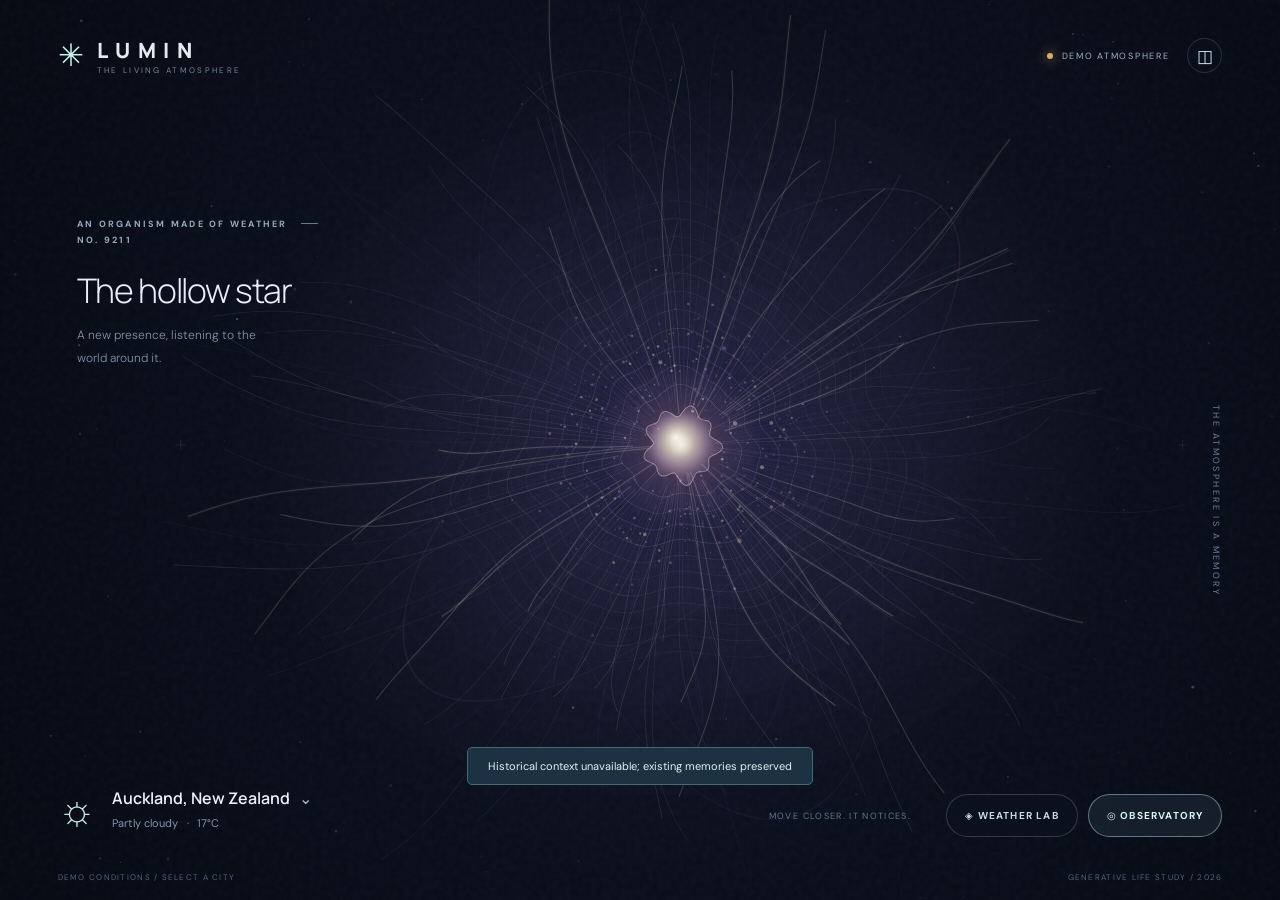
==== index.html @ 6cbbf7df "Add files via upload" ====
<!doctype html><html lang="en"><head><meta charset="utf-8"><meta name="viewport" content="width=device-width,initial-scale=1,viewport-fit=cover"><meta name="theme-color" content="#050712"><meta name="description" content="LUMIN — a luminous lifeform shaped by the weather outside."><title>LUMIN — a living atmosphere</title><link rel="icon" href="data:image/svg+xml,%3Csvg xmlns='http://www.w3.org/2000/svg' viewBox='0 0 100 100'%3E%3Ccircle cx='50' cy='50' r='37' fill='%23090919'/%3E%3Cpath d='M50 10Q90 50 50 90Q10 50 50 10Z' fill='none' stroke='%2389dce9' stroke-width='4'/%3E%3Ccircle cx='50' cy='50' r='10' fill='%23ffe3ac'/%3E%3C/svg%3E"><link rel="preconnect" href="https://api.open-meteo.com"><link rel="preconnect" href="https://geocoding-api.open-meteo.com"><link rel="stylesheet" href="./src/style.css"></head><body><div id="app"><canvas id="world" aria-label="An animated luminous organism responsive to the weather" role="img"></canvas><div class="grain" aria-hidden="true"></div><header class="top"><div class="brand"><span class="brand-mark">✳</span><div><strong>LUMIN</strong><small>THE LIVING ATMOSPHERE</small></div></div><div class="top-right"><span id="sourceBadge" class="source-badge"><i></i> INITIALISING</span><button id="toggleUi" class="icon-button" aria-label="Hide interface" title="Hide interface">◫</button></div></header><main><div class="hero-label"><div class="eyebrow">AN ORGANISM MADE OF WEATHER <span class="hairline"></span> NO. <span id="organismNumber">0000</span></div><h1 id="organismName">The first light</h1><p id="organismStory">An unfamiliar presence, taking shape in the atmosphere.</p></div><div class="side-label" id="sideLabel">THE ATMOSPHERE IS A MEMORY</div><div class="bottom"><div class="weather-summary"><div class="weather-icon" id="weatherGlyph">☼</div><div><button id="locationBtn" class="location-button"><span id="locationName">Auckland, New Zealand</span> <span>⌄</span></button><div class="weather-detail"><span id="conditions">Connecting to the atmosphere…</span><span class="dot">·</span><span id="temperature">—°</span></div></div></div><div class="actions"><span class="hint" id="hint">MOVE CLOSER. IT NOTICES.</span><button id="labBtn" class="pill">◈ <span>WEATHER LAB</span></button><button id="observatoryBtn" class="pill primary">◎ <span>OBSERVATORY</span></button></div></div></main><div id="panels" class="panels" aria-live="polite"><section id="locationPanel" class="panel hidden" aria-label="Choose location"><div class="panel-heading"><div><div class="eyebrow">WORLD COORDINATES</div><h2>Find an atmosphere</h2></div><button class="close-panel" data-close aria-label="Close">×</button></div><label for="locationSearch">Search for a city</label><div class="search-line"><input id="locationSearch" placeholder="Try Reykjavík, Tokyo, Wellington…" autocomplete="off"><button id="searchBtn" class="small-button">SEARCH</button></div><div id="locationResults" class="location-results"></div><p class="micro">Location is chosen manually. No location permissions requested.</p></section><section id="observatoryPanel" class="panel large hidden" aria-label="Observatory"><div class="panel-heading"><div><div class="eyebrow">FIELD NOTES / <span id="observerId">0000</span></div><h2>The observatory</h2></div><button class="close-panel" data-close aria-label="Close">×</button></div><div class="tabs"><button data-tab="states" class="selected">INTERNAL STATES</button><button data-tab="memory">ENVIRONMENTAL MEMORY</button><button data-tab="about">ABOUT THIS LIFE</button></div><div id="stateTab"><p class="panel-intro" id="stateNarrative">Reading the organism.</p><div class="metrics" id="metrics"></div><div class="weather-data" id="weatherData"></div></div><div id="memoryTab" class="hidden"><p class="panel-intro">What remains after the weather passes. An acquired shape evolves over days, not seconds.</p><div class="memory-stats" id="memoryStats"></div><div class="history-title">ENVIRONMENTAL HISTORY <span id="historyCaption"></span></div><div id="historyChart" class="history-chart"></div><div id="historyEntries" class="history-entries"></div></div><div id="aboutTab" class="hidden"><p class="panel-intro">An individual life seeded once and reshaped by environmental exposure. Every filament reacts to the same internal state, yet follows its own path.</p><div id="identityInfo" class="about-details"></div><div class="section-label">RENDER QUALITY</div><div class="quality-actions" id="qualityActions"><button data-quality="eco">ECO</button><button data-quality="balanced" class="selected">BALANCED</button><button data-quality="ultra">ULTRA</button></div><p class="micro">Quality automatically drops to Eco on sustained low frame rate. Respect system reduced-motion preference.</p><div class="section-label">YOUR DATA</div><div class="utility-actions"><button id="exportBtn" class="small-button">↓ EXPORT</button><button id="importBtn" class="small-button">↑ IMPORT</button><input type="file" id="importFile" accept="application/json,.json" hidden><button id="resetBtn" class="small-button warn">RESET</button></div><p class="micro">Everything is stored on this device. Weather requests go directly to Open-Meteo. No account or tracking.</p></div><p id="updatedAt" class="update-line"></p></section><section id="labPanel" class="panel large hidden" aria-label="Weather laboratory"><div class="panel-heading"><div><div class="eyebrow">SANDBOX / ISOLATED SIMULATION</div><h2>Weather laboratory</h2></div><button class="close-panel" data-close aria-label="Close">×</button></div><p class="panel-intro">Bend the weather. Observe its response. Your real organism's memories are kept untouched.</p><div class="lab-status">◈ <span>EXPERIMENTAL ATMOSPHERE</span><button id="restoreWeather" class="small-button">↶ LIVE WEATHER</button></div><div id="labControls" class="sliders"></div><div class="lab-presets"><button data-preset="storm">STORMFRONT</button><button data-preset="frost">DEEP FREEZE</button><button data-preset="desert">GOLDEN HOUR</button><button data-preset="calm">STILLNESS</button></div><p class="micro">Laboratory conditions do not write into environmental history.</p></section></div><div class="footer-note"><span id="modeLine">ESTABLISHING CONNECTION</span><span>GENERATIVE LIFE STUDY / 2026</span></div><div id="toast" class="toast" role="status" aria-live="polite"></div><div id="confirm" class="modal hidden" role="dialog" aria-modal="true" aria-labelledby="confirmTitle"><div class="modal-inner"><div class="eyebrow">IRREVERSIBLE ACTION</div><h2 id="confirmTitle">Begin a new life?</h2><p>This deletes the organism's local memory and identity. You can export it first.</p><div class="modal-actions"><button id="cancelReset" class="small-button">KEEP THIS LIFE</button><button id="confirmReset" class="small-button warn">RESET ORGANISM</button></div></div></div></div><script type="module" src="./src/main.js"></script></body></html>
---- src/style.css ----
@import url('https://fonts.googleapis.com/css2?family=DM+Sans:wght@300;400;500;600;700&family=Manrope:wght@300;400;500;600;700;800&display=swap');
:root{color-scheme:dark;font-family:'DM Sans',Arial,sans-serif;font-synthesis:none;background:#050812;color:#e5e9f2;--muted:#8793a9;--line:rgba(185,208,230,.17);--accent:#a6e2ec}*{box-sizing:border-box}body{margin:0;overflow:hidden}button,input{font:inherit}button{cursor:pointer}button:focus-visible,input:focus-visible{outline:2px solid #b0ebf1;outline-offset:4px}#app{height:100dvh;min-height:420px;position:relative;isolation:isolate;overflow:hidden}#world{position:absolute;inset:0;width:100%;height:100%;touch-action:none}.grain{position:absolute;inset:0;pointer-events:none;opacity:.19;background-image:url("data:image/svg+xml,%3Csvg viewBox='0 0 160 160' xmlns='http://www.w3.org/2000/svg'%3E%3Cfilter id='n'%3E%3CfeTurbulence type='fractalNoise' baseFrequency='.9' numOctaves='3' stitchTiles='stitch'/%3E%3C/filter%3E%3Crect width='100%25' height='100%25' filter='url(%23n)' opacity='.2'/%3E%3C/svg%3E");mix-blend-mode:screen}header.top{position:absolute;top:0;left:0;right:0;display:flex;align-items:center;justify-content:space-between;padding:35px clamp(22px,4.5vw,76px);z-index:3;transition:opacity .5s}.brand{display:flex;align-items:center;gap:13px}.brand-mark{font-size:31px;color:#c7f5f0;font-weight:300}.brand strong{font:800 21px Manrope,sans-serif;letter-spacing:.36em}.brand small{display:block;font-size:8px;letter-spacing:.29em;color:#74859c;margin-top:1px}.top-right{display:flex;align-items:center;gap:18px}.source-badge{display:flex;align-items:center;gap:9px;font-size:9px;letter-spacing:.19em;color:#a2afc1}.source-badge i{width:6px;height:6px;border-radius:100%;background:#d5ae6b;box-shadow:0 0 12px #d5ae6b}.source-badge.live i{background:#9cdcc4;box-shadow:0 0 11px #9cdcc4}.source-badge.lab i{background:#c6a6fb;box-shadow:0 0 11px #c6a6fb}.icon-button,.close-panel{border:1px solid var(--line);background:rgba(12,17,31,.56);color:#d4e4f3;width:35px;height:35px;border-radius:50%;font-size:17px}.hero-label{position:absolute;top:24%;left:clamp(22px,6vw,104px);z-index:2;max-width:260px;pointer-events:none}.eyebrow{font-size:9px;letter-spacing:.25em;color:#95aabe;font-weight:700;line-height:1.8}.hairline{display:inline-block;width:17px;border-top:1px solid #637b8b;margin:0 9px 3px}.hero-label h1{font:300 clamp(23px,2.65vw,39px)/1.2 Manrope,sans-serif;letter-spacing:-.04em;margin:22px 0 13px;color:#e8eefa}.hero-label p{font:300 12px/1.9 'DM Sans';color:#8494ac;max-width:210px}.side-label{position:absolute;right:clamp(24px,4.5vw,75px);top:45%;writing-mode:vertical-rl;font-size:9px;letter-spacing:.27em;color:#687e9c;z-index:2}.bottom{position:absolute;bottom:clamp(48px,7vh,86px);left:clamp(22px,4.5vw,76px);right:clamp(22px,4.5vw,76px);z-index:2;display:flex;align-items:end;justify-content:space-between;gap:20px}.weather-summary{display:flex;align-items:center;gap:16px}.weather-icon{font:300 42px Manrope;color:#c8eae5}.location-button{background:none;border:0;padding:0;color:#ebf0fa;font:600 16px Manrope;text-align:left}.location-button span:last-child{color:#a8c4c9;padding-left:6px}.weather-detail{font-size:11px;color:#8495aa;margin-top:7px;letter-spacing:.01em}.dot{padding:0 8px}.actions{display:flex;align-items:center;gap:10px}.hint{font-size:9px;letter-spacing:.15em;color:#61758b;padding-right:25px}.pill{border:1px solid rgba(189,215,232,.22);border-radius:28px;padding:14px 18px;background:rgba(13,20,34,.49);backdrop-filter:blur(16px);color:#c8d9e6;font-size:10px;letter-spacing:.12em;font-weight:700;transition:background .2s,transform .2s}.pill:hover{background:rgba(42,62,77,.63);transform:translateY(-2px)}.pill.primary{border-color:rgba(187,233,235,.45);background:rgba(117,173,186,.11);color:#d9f7f5}.footer-note{position:absolute;bottom:18px;left:clamp(22px,4.5vw,76px);right:clamp(22px,4.5vw,76px);display:flex;justify-content:space-between;font-size:8px;letter-spacing:.16em;color:#51647e;z-index:2}.panels{position:absolute;z-index:5;right:clamp(18px,4.5vw,75px);top:100px;bottom:100px;pointer-events:none}.panel{pointer-events:auto;width:min(380px,calc(100vw - 36px));max-height:100%;overflow-y:auto;padding:27px 26px;background:rgba(9,15,29,.92);border:1px solid rgba(168,202,226,.22);border-radius:8px;box-shadow:0 26px 105px rgba(0,0,0,.6);backdrop-filter:blur(38px);scrollbar-color:#344253 transparent;scrollbar-width:thin}.panel.large{width:min(415px,calc(100vw - 36px))}.hidden{display:none!important}.panel-heading{display:flex;align-items:start;justify-content:space-between;margin-bottom:25px}.panel h2,.modal h2{font:400 26px Manrope;letter-spacing:-.055em;margin:8px 0 0;color:#f0f4fc}.close-panel{width:30px;height:30px;font-size:24px;font-weight:300;background:transparent;border:0;color:#8f9fb2}.panel label,.section-label,.history-title{font-size:9px;letter-spacing:.19em;color:#9bacbb;font-weight:700}.search-line{display:flex;gap:8px;margin-top:9px}.search-line input{width:100%;min-width:0;border:1px solid var(--line);border-radius:3px;background:#111b2d;color:#f2f6ff;padding:11px;font-size:12px}.small-button{flex-shrink:0;border:1px solid #456071;border-radius:3px;color:#c7e0e7;background:rgba(33,54,69,.4);padding:10px 12px;font-size:9px;letter-spacing:.12em;font-weight:700}.small-button:hover{background:#273e50}.small-button.warn{border-color:#8d5365;color:#f5b7b8}.location-results{margin-top:16px}.location-result{display:block;text-align:left;width:100%;background:transparent;color:#e7eefb;border:0;border-bottom:1px solid var(--line);padding:13px 5px}.location-result:hover{background:#172334}.location-result small{display:block;color:#8093a7;margin-top:3px}.micro{font-size:10px;line-height:1.75;color:#74869c;margin:20px 0 0}.panel-intro{font-size:12px;line-height:1.8;color:#9dadc2;margin:8px 0 23px}.tabs{display:flex;gap:13px;border-bottom:1px solid var(--line);margin-bottom:19px}.tabs button{border:0;border-bottom:1px solid transparent;background:none;padding:0 0 11px;color:#70859d;font-size:8px;letter-spacing:.06em;font-weight:700;white-space:nowrap}.tabs button.selected{color:#d1f0f1;border-color:#b2e0e2}.metric{margin:15px 0}.metric-top{display:flex;justify-content:space-between;align-items:center;font-size:11px;color:#a4b2c5}.metric-top b{color:#d9e9ee;font-weight:500;font-variant-numeric:tabular-nums}.meter{height:2px;background:#29344a;margin-top:9px;overflow:hidden}.meter span{display:block;height:100%;background:linear-gradient(90deg,#5b8fa3,#bfece9);transition:width .6s}.weather-data{display:grid;grid-template-columns:1fr 1fr;gap:20px 15px;border-top:1px solid var(--line);margin-top:25px;padding-top:24px}.weather-data div span,.memory-stats div span{display:block;font-size:9px;color:#71849c;letter-spacing:.11em;margin-bottom:7px}.weather-data div strong,.memory-stats div strong{font-size:15px;font-weight:400;color:#ebf2fa}.update-line{font-size:9px;line-height:1.6;color:#6c839b;border-top:1px solid var(--line);padding-top:15px;margin-top:25px}.memory-stats{display:grid;grid-template-columns:1fr 1fr;gap:20px;padding:0 0 25px}.history-title{display:flex;justify-content:space-between;margin-top:15px}.history-title span{font-weight:400;color:#718ba2}.history-chart{height:100px;display:flex;gap:4px;align-items:end;border-bottom:1px solid var(--line);padding:15px 0 0}.history-chart div{flex:1;min-width:2px;background:linear-gradient(0deg,#2b697d,#a9e6df);opacity:.6;border-radius:2px 2px 0 0}.history-entries{max-height:132px;overflow:auto}.history-entries p{border-bottom:1px solid var(--line);font-size:10px;color:#a9b7c8;padding:9px 0;margin:0}.history-entries p span{color:#647f91;float:right}.about-details{font-size:11px;line-height:2;color:#c0d0dc;margin:0 0 28px}.about-details strong{color:#f1f4f7;font-weight:500}.utility-actions{display:flex;gap:8px;margin-top:13px;flex-wrap:wrap}.lab-status{display:flex;align-items:center;justify-content:space-between;gap:6px;color:#cdb9f1;font-size:9px;letter-spacing:.06em;padding:12px 0;border-block:1px solid var(--line)}.sliders{margin:22px 0}.slider-group{margin-bottom:19px}.slider-top{display:flex;justify-content:space-between;font-size:11px;color:#bdcbd9}.slider-top output{color:#cee7ec}.slider-group input{width:100%;margin:13px 0 0;accent-color:#a8dfda;cursor:pointer}.lab-presets{display:grid;grid-template-columns:1fr 1fr;gap:7px}.lab-presets button{border:1px solid var(--line);background:#152033;color:#b6c9d7;border-radius:3px;padding:12px 6px;font-size:9px;letter-spacing:.11em}.lab-presets button:hover{background:#26364c}.toast{position:absolute;left:50%;bottom:115px;transform:translateX(-50%);z-index:10;background:#1c3141;border:1px solid #446977;border-radius:5px;color:#e1f2f2;padding:11px 20px;font-size:11px;opacity:0;pointer-events:none;transition:opacity .4s;text-align:center;max-width:80vw}.toast.show{opacity:1}.modal{position:absolute;inset:0;background:rgba(2,5,12,.83);z-index:15;display:grid;place-items:center;backdrop-filter:blur(12px)}.modal-inner{max-width:390px;margin:20px;padding:30px;background:#111a2b;border:1px solid #385066}.modal p{color:#96a7bb;font-size:13px;line-height:1.8}.modal-actions{display:flex;justify-content:end;gap:10px;margin-top:26px}#app.ui-hidden .top,#app.ui-hidden .hero-label,#app.ui-hidden .bottom,#app.ui-hidden .side-label,#app.ui-hidden .footer-note{opacity:0;pointer-events:none}#app.ui-hidden #toggleUi{pointer-events:auto}#app.ui-hidden .top{opacity:1}#app.ui-hidden .brand,#app.ui-hidden .source-badge{opacity:0}#app.ui-hidden .top-right{margin-left:auto}#app.ui-hidden #toggleUi{opacity:.35}@media(max-width:900px){.hero-label{top:21%;left:28px}.side-label{display:none}.hint{display:none}.bottom{bottom:72px}.panels{right:18px;top:88px;bottom:125px}}@media(max-width:620px){header.top{padding:19px 22px}.brand strong{font-size:16px}.brand small{font-size:7px}.brand-mark{font-size:23px}.source-badge{font-size:8px}.top-right{gap:9px}.hero-label{top:15%;left:22px}.hero-label h1{font-size:24px;margin:10px 0 4px}.hero-label p{font-size:10px;max-width:190px}.eyebrow{font-size:8px}.bottom{bottom:62px;left:22px;right:22px;display:block}.weather-summary{margin-bottom:18px}.weather-icon{font-size:30px}.location-button{font-size:14px}.weather-detail{font-size:10px}.actions{justify-content:flex-start}.pill{padding:12px 13px;font-size:9px}.panels{inset:75px 12px 115px}.panel,.panel.large{width:100%;max-height:100%;padding:23px}.footer-note{left:22px;right:22px;font-size:7px}.footer-note span:last-child{display:none}}@media(max-height:640px){.hero-label{top:15%}.hero-label p{display:none}.bottom{bottom:43px}.footer-note{bottom:12px}.panels{bottom:70px}}@media(prefers-reduced-motion:reduce){*,*:before,*:after{transition:none!important;animation:none!important}}

.quality-actions{display:flex;gap:7px;margin-top:12px}.quality-actions button{flex:1;border:1px solid var(--line);background:transparent;color:#8195aa;padding:10px 4px;font-size:9px;letter-spacing:.08em}.quality-actions button.selected{border-color:#82bec5;background:#243a45;color:#e3f7f7}
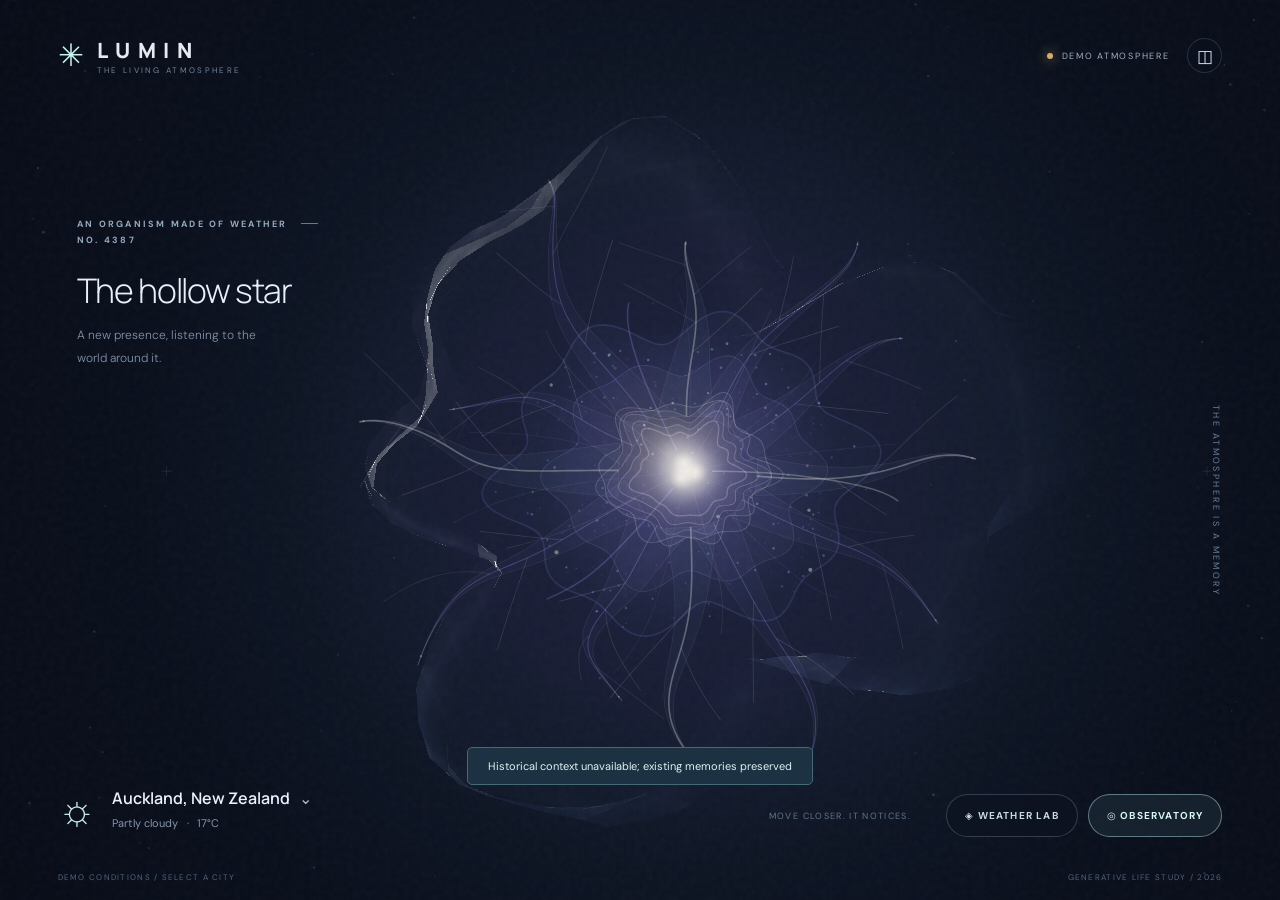
==== commit 53497038: "Add files via upload" ====
--- a/index.html
+++ b/index.html
@@ -1 +1 @@
-<!doctype html><html lang="en"><head><meta charset="utf-8"><meta name="viewport" content="width=device-width,initial-scale=1,viewport-fit=cover"><meta name="theme-color" content="#050712"><meta name="description" content="LUMIN — a luminous lifeform shaped by the weather outside."><title>LUMIN — a living atmosphere</title><link rel="icon" href="data:image/svg+xml,%3Csvg xmlns='http://www.w3.org/2000/svg' viewBox='0 0 100 100'%3E%3Ccircle cx='50' cy='50' r='37' fill='%23090919'/%3E%3Cpath d='M50 10Q90 50 50 90Q10 50 50 10Z' fill='none' stroke='%2389dce9' stroke-width='4'/%3E%3Ccircle cx='50' cy='50' r='10' fill='%23ffe3ac'/%3E%3C/svg%3E"><link rel="preconnect" href="https://api.open-meteo.com"><link rel="preconnect" href="https://geocoding-api.open-meteo.com"><link rel="stylesheet" href="./src/style.css"></head><body><div id="app"><canvas id="world" aria-label="An animated luminous organism responsive to the weather" role="img"></canvas><div class="grain" aria-hidden="true"></div><header class="top"><div class="brand"><span class="brand-mark">✳</span><div><strong>LUMIN</strong><small>THE LIVING ATMOSPHERE</small></div></div><div class="top-right"><span id="sourceBadge" class="source-badge"><i></i> INITIALISING</span><button id="toggleUi" class="icon-button" aria-label="Hide interface" title="Hide interface">◫</button></div></header><main><div class="hero-label"><div class="eyebrow">AN ORGANISM MADE OF WEATHER <span class="hairline"></span> NO. <span id="organismNumber">0000</span></div><h1 id="organismName">The first light</h1><p id="organismStory">An unfamiliar presence, taking shape in the atmosphere.</p></div><div class="side-label" id="sideLabel">THE ATMOSPHERE IS A MEMORY</div><div class="bottom"><div class="weather-summary"><div class="weather-icon" id="weatherGlyph">☼</div><div><button id="locationBtn" class="location-button"><span id="locationName">Auckland, New Zealand</span> <span>⌄</span></button><div class="weather-detail"><span id="conditions">Connecting to the atmosphere…</span><span class="dot">·</span><span id="temperature">—°</span></div></div></div><div class="actions"><span class="hint" id="hint">MOVE CLOSER. IT NOTICES.</span><button id="labBtn" class="pill">◈ <span>WEATHER LAB</span></button><button id="observatoryBtn" class="pill primary">◎ <span>OBSERVATORY</span></button></div></div></main><div id="panels" class="panels" aria-live="polite"><section id="locationPanel" class="panel hidden" aria-label="Choose location"><div class="panel-heading"><div><div class="eyebrow">WORLD COORDINATES</div><h2>Find an atmosphere</h2></div><button class="close-panel" data-close aria-label="Close">×</button></div><label for="locationSearch">Search for a city</label><div class="search-line"><input id="locationSearch" placeholder="Try Reykjavík, Tokyo, Wellington…" autocomplete="off"><button id="searchBtn" class="small-button">SEARCH</button></div><div id="locationResults" class="location-results"></div><p class="micro">Location is chosen manually. No location permissions requested.</p></section><section id="observatoryPanel" class="panel large hidden" aria-label="Observatory"><div class="panel-heading"><div><div class="eyebrow">FIELD NOTES / <span id="observerId">0000</span></div><h2>The observatory</h2></div><button class="close-panel" data-close aria-label="Close">×</button></div><div class="tabs"><button data-tab="states" class="selected">INTERNAL STATES</button><button data-tab="memory">ENVIRONMENTAL MEMORY</button><button data-tab="about">ABOUT THIS LIFE</button></div><div id="stateTab"><p class="panel-intro" id="stateNarrative">Reading the organism.</p><div class="metrics" id="metrics"></div><div class="weather-data" id="weatherData"></div></div><div id="memoryTab" class="hidden"><p class="panel-intro">What remains after the weather passes. An acquired shape evolves over days, not seconds.</p><div class="memory-stats" id="memoryStats"></div><div class="history-title">ENVIRONMENTAL HISTORY <span id="historyCaption"></span></div><div id="historyChart" class="history-chart"></div><div id="historyEntries" class="history-entries"></div></div><div id="aboutTab" class="hidden"><p class="panel-intro">An individual life seeded once and reshaped by environmental exposure. Every filament reacts to the same internal state, yet follows its own path.</p><div id="identityInfo" class="about-details"></div><div class="section-label">RENDER QUALITY</div><div class="quality-actions" id="qualityActions"><button data-quality="eco">ECO</button><button data-quality="balanced" class="selected">BALANCED</button><button data-quality="ultra">ULTRA</button></div><p class="micro">Quality automatically drops to Eco on sustained low frame rate. Respect system reduced-motion preference.</p><div class="section-label">YOUR DATA</div><div class="utility-actions"><button id="exportBtn" class="small-button">↓ EXPORT</button><button id="importBtn" class="small-button">↑ IMPORT</button><input type="file" id="importFile" accept="application/json,.json" hidden><button id="resetBtn" class="small-button warn">RESET</button></div><p class="micro">Everything is stored on this device. Weather requests go directly to Open-Meteo. No account or tracking.</p></div><p id="updatedAt" class="update-line"></p></section><section id="labPanel" class="panel large hidden" aria-label="Weather laboratory"><div class="panel-heading"><div><div class="eyebrow">SANDBOX / ISOLATED SIMULATION</div><h2>Weather laboratory</h2></div><button class="close-panel" data-close aria-label="Close">×</button></div><p class="panel-intro">Bend the weather. Observe its response. Your real organism's memories are kept untouched.</p><div class="lab-status">◈ <span>EXPERIMENTAL ATMOSPHERE</span><button id="restoreWeather" class="small-button">↶ LIVE WEATHER</button></div><div id="labControls" class="sliders"></div><div class="lab-presets"><button data-preset="storm">STORMFRONT</button><button data-preset="frost">DEEP FREEZE</button><button data-preset="desert">GOLDEN HOUR</button><button data-preset="calm">STILLNESS</button></div><p class="micro">Laboratory conditions do not write into environmental history.</p></section></div><div class="footer-note"><span id="modeLine">ESTABLISHING CONNECTION</span><span>GENERATIVE LIFE STUDY / 2026</span></div><div id="toast" class="toast" role="status" aria-live="polite"></div><div id="confirm" class="modal hidden" role="dialog" aria-modal="true" aria-labelledby="confirmTitle"><div class="modal-inner"><div class="eyebrow">IRREVERSIBLE ACTION</div><h2 id="confirmTitle">Begin a new life?</h2><p>This deletes the organism's local memory and identity. You can export it first.</p><div class="modal-actions"><button id="cancelReset" class="small-button">KEEP THIS LIFE</button><button id="confirmReset" class="small-button warn">RESET ORGANISM</button></div></div></div></div><script type="module" src="./src/main.js"></script></body></html>
+<!doctype html><html lang="en"><head><meta charset="utf-8"><meta name="viewport" content="width=device-width,initial-scale=1,viewport-fit=cover"><meta name="theme-color" content="#050712"><meta name="description" content="LUMIN — a luminous lifeform shaped by the weather outside."><title>LUMIN — a living atmosphere</title><link rel="icon" href="data:image/svg+xml,%3Csvg xmlns='http://www.w3.org/2000/svg' viewBox='0 0 100 100'%3E%3Ccircle cx='50' cy='50' r='37' fill='%23090919'/%3E%3Cpath d='M50 10Q90 50 50 90Q10 50 50 10Z' fill='none' stroke='%2389dce9' stroke-width='4'/%3E%3Ccircle cx='50' cy='50' r='10' fill='%23ffe3ac'/%3E%3C/svg%3E"><link rel="preconnect" href="https://api.open-meteo.com"><link rel="preconnect" href="https://geocoding-api.open-meteo.com"><link rel="stylesheet" href="./src/style.css"></head><body><div id="app"><canvas id="world" aria-label="An animated luminous organism responsive to the weather" role="img"></canvas><canvas id="volume" aria-hidden="true"></canvas><div class="grain" aria-hidden="true"></div><header class="top"><div class="brand"><span class="brand-mark">✳</span><div><strong>LUMIN</strong><small>THE LIVING ATMOSPHERE</small></div></div><div class="top-right"><span id="sourceBadge" class="source-badge"><i></i> INITIALISING</span><button id="toggleUi" class="icon-button" aria-label="Hide interface" title="Hide interface">◫</button></div></header><main><div class="hero-label"><div class="eyebrow">AN ORGANISM MADE OF WEATHER <span class="hairline"></span> NO. <span id="organismNumber">0000</span></div><h1 id="organismName">The first light</h1><p id="organismStory">An unfamiliar presence, taking shape in the atmosphere.</p></div><div class="side-label" id="sideLabel">THE ATMOSPHERE IS A MEMORY</div><div class="bottom"><div class="weather-summary"><div class="weather-icon" id="weatherGlyph">☼</div><div><button id="locationBtn" class="location-button"><span id="locationName">Auckland, New Zealand</span> <span>⌄</span></button><div class="weather-detail"><span id="conditions">Connecting to the atmosphere…</span><span class="dot">·</span><span id="temperature">—°</span></div></div></div><div class="actions"><span class="hint" id="hint">MOVE CLOSER. IT NOTICES.</span><button id="labBtn" class="pill">◈ <span>WEATHER LAB</span></button><button id="observatoryBtn" class="pill primary">◎ <span>OBSERVATORY</span></button></div></div></main><div id="panels" class="panels" aria-live="polite"><section id="locationPanel" class="panel hidden" aria-label="Choose location"><div class="panel-heading"><div><div class="eyebrow">WORLD COORDINATES</div><h2>Find an atmosphere</h2></div><button class="close-panel" data-close aria-label="Close">×</button></div><label for="locationSearch">Search for a city</label><div class="search-line"><input id="locationSearch" placeholder="Try Reykjavík, Tokyo, Wellington…" autocomplete="off"><button id="searchBtn" class="small-button">SEARCH</button></div><div id="locationResults" class="location-results"></div><p class="micro">Location is chosen manually. No location permissions requested.</p></section><section id="observatoryPanel" class="panel large hidden" aria-label="Observatory"><div class="panel-heading"><div><div class="eyebrow">FIELD NOTES / <span id="observerId">0000</span></div><h2>The observatory</h2></div><button class="close-panel" data-close aria-label="Close">×</button></div><div class="tabs"><button data-tab="states" class="selected">INTERNAL STATES</button><button data-tab="memory">ENVIRONMENTAL MEMORY</button><button data-tab="about">ABOUT THIS LIFE</button></div><div id="stateTab"><p class="panel-intro" id="stateNarrative">Reading the organism.</p><div class="metrics" id="metrics"></div><div class="weather-data" id="weatherData"></div></div><div id="memoryTab" class="hidden"><p class="panel-intro">What remains after the weather passes. An acquired shape evolves over days, not seconds.</p><div class="memory-stats" id="memoryStats"></div><div class="history-title">ENVIRONMENTAL HISTORY <span id="historyCaption"></span></div><div id="historyChart" class="history-chart"></div><div id="historyEntries" class="history-entries"></div></div><div id="aboutTab" class="hidden"><p class="panel-intro">An individual life seeded once and reshaped by environmental exposure. Every filament reacts to the same internal state, yet follows its own path.</p><div id="identityInfo" class="about-details"></div><div class="section-label">RENDER QUALITY</div><div class="quality-actions" id="qualityActions"><button data-quality="eco">ECO</button><button data-quality="balanced" class="selected">BALANCED</button><button data-quality="ultra">ULTRA</button></div><p class="micro">Quality automatically drops to Eco on sustained low frame rate. Respect system reduced-motion preference.</p><div class="section-label">YOUR DATA</div><div class="utility-actions"><button id="exportBtn" class="small-button">↓ EXPORT</button><button id="importBtn" class="small-button">↑ IMPORT</button><input type="file" id="importFile" accept="application/json,.json" hidden><button id="resetBtn" class="small-button warn">RESET</button></div><p class="micro">Everything is stored on this device. Weather requests go directly to Open-Meteo. No account or tracking.</p></div><p id="updatedAt" class="update-line"></p></section><section id="labPanel" class="panel large hidden" aria-label="Weather laboratory"><div class="panel-heading"><div><div class="eyebrow">SANDBOX / ISOLATED SIMULATION</div><h2>Weather laboratory</h2></div><button class="close-panel" data-close aria-label="Close">×</button></div><p class="panel-intro">Bend the weather. Observe its response. Your real organism's memories are kept untouched.</p><div class="lab-status">◈ <span>EXPERIMENTAL ATMOSPHERE</span><button id="restoreWeather" class="small-button">↶ LIVE WEATHER</button></div><div id="labControls" class="sliders"></div><div class="lab-presets"><button data-preset="storm">STORMFRONT</button><button data-preset="frost">DEEP FREEZE</button><button data-preset="desert">GOLDEN HOUR</button><button data-preset="calm">STILLNESS</button></div><p class="micro">Laboratory conditions do not write into environmental history.</p></section></div><div class="footer-note"><span id="modeLine">ESTABLISHING CONNECTION</span><span>GENERATIVE LIFE STUDY / 2026</span></div><div id="toast" class="toast" role="status" aria-live="polite"></div><div id="confirm" class="modal hidden" role="dialog" aria-modal="true" aria-labelledby="confirmTitle"><div class="modal-inner"><div class="eyebrow">IRREVERSIBLE ACTION</div><h2 id="confirmTitle">Begin a new life?</h2><p>This deletes the organism's local memory and identity. You can export it first.</p><div class="modal-actions"><button id="cancelReset" class="small-button">KEEP THIS LIFE</button><button id="confirmReset" class="small-button warn">RESET ORGANISM</button></div></div></div></div><script type="module" src="./src/main.js"></script></body></html>
--- a/src/style.css
+++ b/src/style.css
@@ -2,3 +2,5 @@
 :root{color-scheme:dark;font-family:'DM Sans',Arial,sans-serif;font-synthesis:none;background:#050812;color:#e5e9f2;--muted:#8793a9;--line:rgba(185,208,230,.17);--accent:#a6e2ec}*{box-sizing:border-box}body{margin:0;overflow:hidden}button,input{font:inherit}button{cursor:pointer}button:focus-visible,input:focus-visible{outline:2px solid #b0ebf1;outline-offset:4px}#app{height:100dvh;min-height:420px;position:relative;isolation:isolate;overflow:hidden}#world{position:absolute;inset:0;width:100%;height:100%;touch-action:none}.grain{position:absolute;inset:0;pointer-events:none;opacity:.19;background-image:url("data:image/svg+xml,%3Csvg viewBox='0 0 160 160' xmlns='http://www.w3.org/2000/svg'%3E%3Cfilter id='n'%3E%3CfeTurbulence type='fractalNoise' baseFrequency='.9' numOctaves='3' stitchTiles='stitch'/%3E%3C/filter%3E%3Crect width='100%25' height='100%25' filter='url(%23n)' opacity='.2'/%3E%3C/svg%3E");mix-blend-mode:screen}header.top{position:absolute;top:0;left:0;right:0;display:flex;align-items:center;justify-content:space-between;padding:35px clamp(22px,4.5vw,76px);z-index:3;transition:opacity .5s}.brand{display:flex;align-items:center;gap:13px}.brand-mark{font-size:31px;color:#c7f5f0;font-weight:300}.brand strong{font:800 21px Manrope,sans-serif;letter-spacing:.36em}.brand small{display:block;font-size:8px;letter-spacing:.29em;color:#74859c;margin-top:1px}.top-right{display:flex;align-items:center;gap:18px}.source-badge{display:flex;align-items:center;gap:9px;font-size:9px;letter-spacing:.19em;color:#a2afc1}.source-badge i{width:6px;height:6px;border-radius:100%;background:#d5ae6b;box-shadow:0 0 12px #d5ae6b}.source-badge.live i{background:#9cdcc4;box-shadow:0 0 11px #9cdcc4}.source-badge.lab i{background:#c6a6fb;box-shadow:0 0 11px #c6a6fb}.icon-button,.close-panel{border:1px solid var(--line);background:rgba(12,17,31,.56);color:#d4e4f3;width:35px;height:35px;border-radius:50%;font-size:17px}.hero-label{position:absolute;top:24%;left:clamp(22px,6vw,104px);z-index:2;max-width:260px;pointer-events:none}.eyebrow{font-size:9px;letter-spacing:.25em;color:#95aabe;font-weight:700;line-height:1.8}.hairline{display:inline-block;width:17px;border-top:1px solid #637b8b;margin:0 9px 3px}.hero-label h1{font:300 clamp(23px,2.65vw,39px)/1.2 Manrope,sans-serif;letter-spacing:-.04em;margin:22px 0 13px;color:#e8eefa}.hero-label p{font:300 12px/1.9 'DM Sans';color:#8494ac;max-width:210px}.side-label{position:absolute;right:clamp(24px,4.5vw,75px);top:45%;writing-mode:vertical-rl;font-size:9px;letter-spacing:.27em;color:#687e9c;z-index:2}.bottom{position:absolute;bottom:clamp(48px,7vh,86px);left:clamp(22px,4.5vw,76px);right:clamp(22px,4.5vw,76px);z-index:2;display:flex;align-items:end;justify-content:space-between;gap:20px}.weather-summary{display:flex;align-items:center;gap:16px}.weather-icon{font:300 42px Manrope;color:#c8eae5}.location-button{background:none;border:0;padding:0;color:#ebf0fa;font:600 16px Manrope;text-align:left}.location-button span:last-child{color:#a8c4c9;padding-left:6px}.weather-detail{font-size:11px;color:#8495aa;margin-top:7px;letter-spacing:.01em}.dot{padding:0 8px}.actions{display:flex;align-items:center;gap:10px}.hint{font-size:9px;letter-spacing:.15em;color:#61758b;padding-right:25px}.pill{border:1px solid rgba(189,215,232,.22);border-radius:28px;padding:14px 18px;background:rgba(13,20,34,.49);backdrop-filter:blur(16px);color:#c8d9e6;font-size:10px;letter-spacing:.12em;font-weight:700;transition:background .2s,transform .2s}.pill:hover{background:rgba(42,62,77,.63);transform:translateY(-2px)}.pill.primary{border-color:rgba(187,233,235,.45);background:rgba(117,173,186,.11);color:#d9f7f5}.footer-note{position:absolute;bottom:18px;left:clamp(22px,4.5vw,76px);right:clamp(22px,4.5vw,76px);display:flex;justify-content:space-between;font-size:8px;letter-spacing:.16em;color:#51647e;z-index:2}.panels{position:absolute;z-index:5;right:clamp(18px,4.5vw,75px);top:100px;bottom:100px;pointer-events:none}.panel{pointer-events:auto;width:min(380px,calc(100vw - 36px));max-height:100%;overflow-y:auto;padding:27px 26px;background:rgba(9,15,29,.92);border:1px solid rgba(168,202,226,.22);border-radius:8px;box-shadow:0 26px 105px rgba(0,0,0,.6);backdrop-filter:blur(38px);scrollbar-color:#344253 transparent;scrollbar-width:thin}.panel.large{width:min(415px,calc(100vw - 36px))}.hidden{display:none!important}.panel-heading{display:flex;align-items:start;justify-content:space-between;margin-bottom:25px}.panel h2,.modal h2{font:400 26px Manrope;letter-spacing:-.055em;margin:8px 0 0;color:#f0f4fc}.close-panel{width:30px;height:30px;font-size:24px;font-weight:300;background:transparent;border:0;color:#8f9fb2}.panel label,.section-label,.history-title{font-size:9px;letter-spacing:.19em;color:#9bacbb;font-weight:700}.search-line{display:flex;gap:8px;margin-top:9px}.search-line input{width:100%;min-width:0;border:1px solid var(--line);border-radius:3px;background:#111b2d;color:#f2f6ff;padding:11px;font-size:12px}.small-button{flex-shrink:0;border:1px solid #456071;border-radius:3px;color:#c7e0e7;background:rgba(33,54,69,.4);padding:10px 12px;font-size:9px;letter-spacing:.12em;font-weight:700}.small-button:hover{background:#273e50}.small-button.warn{border-color:#8d5365;color:#f5b7b8}.location-results{margin-top:16px}.location-result{display:block;text-align:left;width:100%;background:transparent;color:#e7eefb;border:0;border-bottom:1px solid var(--line);padding:13px 5px}.location-result:hover{background:#172334}.location-result small{display:block;color:#8093a7;margin-top:3px}.micro{font-size:10px;line-height:1.75;color:#74869c;margin:20px 0 0}.panel-intro{font-size:12px;line-height:1.8;color:#9dadc2;margin:8px 0 23px}.tabs{display:flex;gap:13px;border-bottom:1px solid var(--line);margin-bottom:19px}.tabs button{border:0;border-bottom:1px solid transparent;background:none;padding:0 0 11px;color:#70859d;font-size:8px;letter-spacing:.06em;font-weight:700;white-space:nowrap}.tabs button.selected{color:#d1f0f1;border-color:#b2e0e2}.metric{margin:15px 0}.metric-top{display:flex;justify-content:space-between;align-items:center;font-size:11px;color:#a4b2c5}.metric-top b{color:#d9e9ee;font-weight:500;font-variant-numeric:tabular-nums}.meter{height:2px;background:#29344a;margin-top:9px;overflow:hidden}.meter span{display:block;height:100%;background:linear-gradient(90deg,#5b8fa3,#bfece9);transition:width .6s}.weather-data{display:grid;grid-template-columns:1fr 1fr;gap:20px 15px;border-top:1px solid var(--line);margin-top:25px;padding-top:24px}.weather-data div span,.memory-stats div span{display:block;font-size:9px;color:#71849c;letter-spacing:.11em;margin-bottom:7px}.weather-data div strong,.memory-stats div strong{font-size:15px;font-weight:400;color:#ebf2fa}.update-line{font-size:9px;line-height:1.6;color:#6c839b;border-top:1px solid var(--line);padding-top:15px;margin-top:25px}.memory-stats{display:grid;grid-template-columns:1fr 1fr;gap:20px;padding:0 0 25px}.history-title{display:flex;justify-content:space-between;margin-top:15px}.history-title span{font-weight:400;color:#718ba2}.history-chart{height:100px;display:flex;gap:4px;align-items:end;border-bottom:1px solid var(--line);padding:15px 0 0}.history-chart div{flex:1;min-width:2px;background:linear-gradient(0deg,#2b697d,#a9e6df);opacity:.6;border-radius:2px 2px 0 0}.history-entries{max-height:132px;overflow:auto}.history-entries p{border-bottom:1px solid var(--line);font-size:10px;color:#a9b7c8;padding:9px 0;margin:0}.history-entries p span{color:#647f91;float:right}.about-details{font-size:11px;line-height:2;color:#c0d0dc;margin:0 0 28px}.about-details strong{color:#f1f4f7;font-weight:500}.utility-actions{display:flex;gap:8px;margin-top:13px;flex-wrap:wrap}.lab-status{display:flex;align-items:center;justify-content:space-between;gap:6px;color:#cdb9f1;font-size:9px;letter-spacing:.06em;padding:12px 0;border-block:1px solid var(--line)}.sliders{margin:22px 0}.slider-group{margin-bottom:19px}.slider-top{display:flex;justify-content:space-between;font-size:11px;color:#bdcbd9}.slider-top output{color:#cee7ec}.slider-group input{width:100%;margin:13px 0 0;accent-color:#a8dfda;cursor:pointer}.lab-presets{display:grid;grid-template-columns:1fr 1fr;gap:7px}.lab-presets button{border:1px solid var(--line);background:#152033;color:#b6c9d7;border-radius:3px;padding:12px 6px;font-size:9px;letter-spacing:.11em}.lab-presets button:hover{background:#26364c}.toast{position:absolute;left:50%;bottom:115px;transform:translateX(-50%);z-index:10;background:#1c3141;border:1px solid #446977;border-radius:5px;color:#e1f2f2;padding:11px 20px;font-size:11px;opacity:0;pointer-events:none;transition:opacity .4s;text-align:center;max-width:80vw}.toast.show{opacity:1}.modal{position:absolute;inset:0;background:rgba(2,5,12,.83);z-index:15;display:grid;place-items:center;backdrop-filter:blur(12px)}.modal-inner{max-width:390px;margin:20px;padding:30px;background:#111a2b;border:1px solid #385066}.modal p{color:#96a7bb;font-size:13px;line-height:1.8}.modal-actions{display:flex;justify-content:end;gap:10px;margin-top:26px}#app.ui-hidden .top,#app.ui-hidden .hero-label,#app.ui-hidden .bottom,#app.ui-hidden .side-label,#app.ui-hidden .footer-note{opacity:0;pointer-events:none}#app.ui-hidden #toggleUi{pointer-events:auto}#app.ui-hidden .top{opacity:1}#app.ui-hidden .brand,#app.ui-hidden .source-badge{opacity:0}#app.ui-hidden .top-right{margin-left:auto}#app.ui-hidden #toggleUi{opacity:.35}@media(max-width:900px){.hero-label{top:21%;left:28px}.side-label{display:none}.hint{display:none}.bottom{bottom:72px}.panels{right:18px;top:88px;bottom:125px}}@media(max-width:620px){header.top{padding:19px 22px}.brand strong{font-size:16px}.brand small{font-size:7px}.brand-mark{font-size:23px}.source-badge{font-size:8px}.top-right{gap:9px}.hero-label{top:15%;left:22px}.hero-label h1{font-size:24px;margin:10px 0 4px}.hero-label p{font-size:10px;max-width:190px}.eyebrow{font-size:8px}.bottom{bottom:62px;left:22px;right:22px;display:block}.weather-summary{margin-bottom:18px}.weather-icon{font-size:30px}.location-button{font-size:14px}.weather-detail{font-size:10px}.actions{justify-content:flex-start}.pill{padding:12px 13px;font-size:9px}.panels{inset:75px 12px 115px}.panel,.panel.large{width:100%;max-height:100%;padding:23px}.footer-note{left:22px;right:22px;font-size:7px}.footer-note span:last-child{display:none}}@media(max-height:640px){.hero-label{top:15%}.hero-label p{display:none}.bottom{bottom:43px}.footer-note{bottom:12px}.panels{bottom:70px}}@media(prefers-reduced-motion:reduce){*,*:before,*:after{transition:none!important;animation:none!important}}
 
 .quality-actions{display:flex;gap:7px;margin-top:12px}.quality-actions button{flex:1;border:1px solid var(--line);background:transparent;color:#8195aa;padding:10px 4px;font-size:9px;letter-spacing:.08em}.quality-actions button.selected{border-color:#82bec5;background:#243a45;color:#e3f7f7}
+
+#volume{position:absolute;inset:0;width:100%;height:100%;pointer-events:none;mix-blend-mode:screen;opacity:.95} @media(prefers-reduced-motion:reduce){#volume{opacity:.72}}
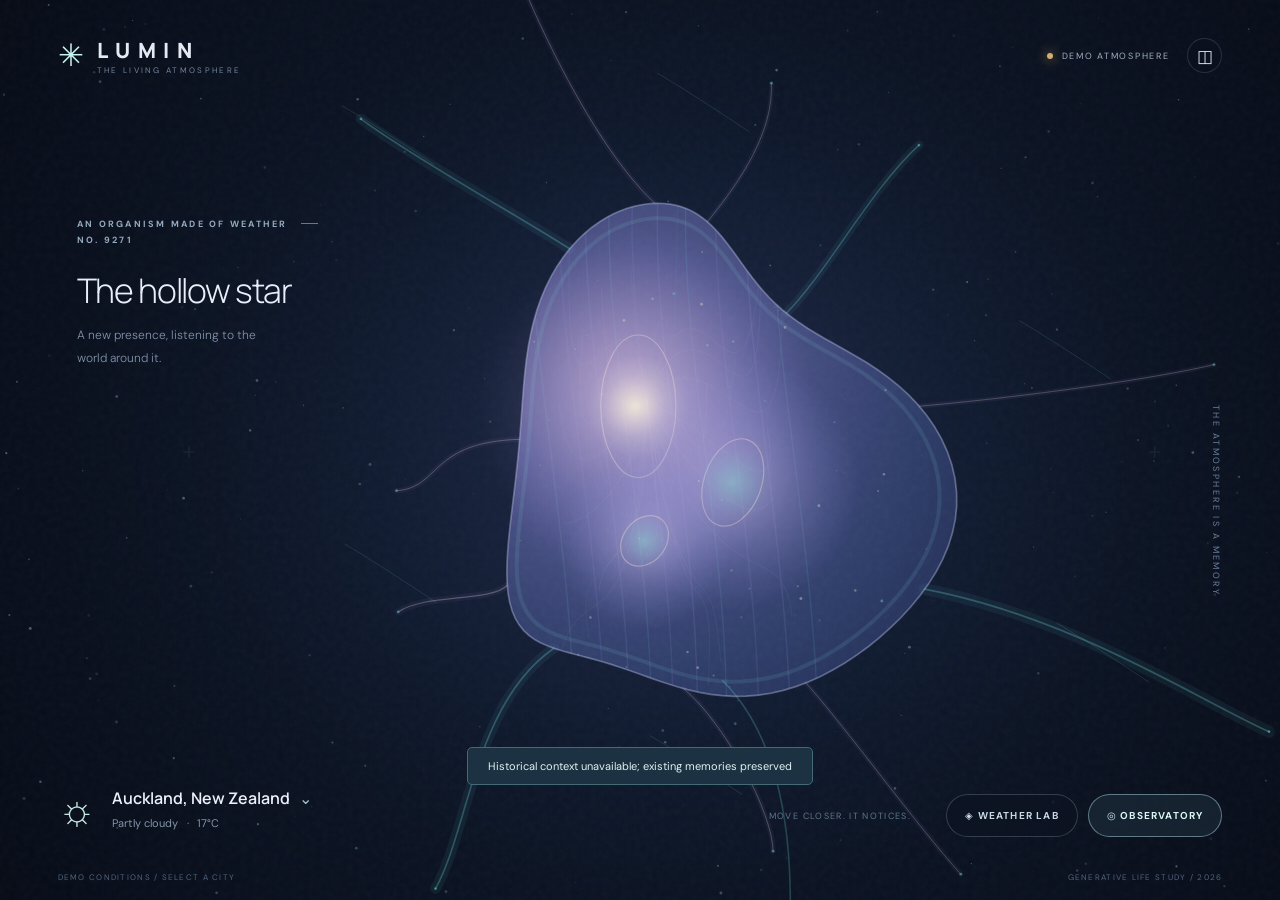
==== commit cfc8cf52: "Add files via upload" ====
--- a/index.html
+++ b/index.html
@@ -1 +1 @@
-<!doctype html><html lang="en"><head><meta charset="utf-8"><meta name="viewport" content="width=device-width,initial-scale=1,viewport-fit=cover"><meta name="theme-color" content="#050712"><meta name="description" content="LUMIN — a luminous lifeform shaped by the weather outside."><title>LUMIN — a living atmosphere</title><link rel="icon" href="data:image/svg+xml,%3Csvg xmlns='http://www.w3.org/2000/svg' viewBox='0 0 100 100'%3E%3Ccircle cx='50' cy='50' r='37' fill='%23090919'/%3E%3Cpath d='M50 10Q90 50 50 90Q10 50 50 10Z' fill='none' stroke='%2389dce9' stroke-width='4'/%3E%3Ccircle cx='50' cy='50' r='10' fill='%23ffe3ac'/%3E%3C/svg%3E"><link rel="preconnect" href="https://api.open-meteo.com"><link rel="preconnect" href="https://geocoding-api.open-meteo.com"><link rel="stylesheet" href="./src/style.css"></head><body><div id="app"><canvas id="world" aria-label="An animated luminous organism responsive to the weather" role="img"></canvas><canvas id="volume" aria-hidden="true"></canvas><div class="grain" aria-hidden="true"></div><header class="top"><div class="brand"><span class="brand-mark">✳</span><div><strong>LUMIN</strong><small>THE LIVING ATMOSPHERE</small></div></div><div class="top-right"><span id="sourceBadge" class="source-badge"><i></i> INITIALISING</span><button id="toggleUi" class="icon-button" aria-label="Hide interface" title="Hide interface">◫</button></div></header><main><div class="hero-label"><div class="eyebrow">AN ORGANISM MADE OF WEATHER <span class="hairline"></span> NO. <span id="organismNumber">0000</span></div><h1 id="organismName">The first light</h1><p id="organismStory">An unfamiliar presence, taking shape in the atmosphere.</p></div><div class="side-label" id="sideLabel">THE ATMOSPHERE IS A MEMORY</div><div class="bottom"><div class="weather-summary"><div class="weather-icon" id="weatherGlyph">☼</div><div><button id="locationBtn" class="location-button"><span id="locationName">Auckland, New Zealand</span> <span>⌄</span></button><div class="weather-detail"><span id="conditions">Connecting to the atmosphere…</span><span class="dot">·</span><span id="temperature">—°</span></div></div></div><div class="actions"><span class="hint" id="hint">MOVE CLOSER. IT NOTICES.</span><button id="labBtn" class="pill">◈ <span>WEATHER LAB</span></button><button id="observatoryBtn" class="pill primary">◎ <span>OBSERVATORY</span></button></div></div></main><div id="panels" class="panels" aria-live="polite"><section id="locationPanel" class="panel hidden" aria-label="Choose location"><div class="panel-heading"><div><div class="eyebrow">WORLD COORDINATES</div><h2>Find an atmosphere</h2></div><button class="close-panel" data-close aria-label="Close">×</button></div><label for="locationSearch">Search for a city</label><div class="search-line"><input id="locationSearch" placeholder="Try Reykjavík, Tokyo, Wellington…" autocomplete="off"><button id="searchBtn" class="small-button">SEARCH</button></div><div id="locationResults" class="location-results"></div><p class="micro">Location is chosen manually. No location permissions requested.</p></section><section id="observatoryPanel" class="panel large hidden" aria-label="Observatory"><div class="panel-heading"><div><div class="eyebrow">FIELD NOTES / <span id="observerId">0000</span></div><h2>The observatory</h2></div><button class="close-panel" data-close aria-label="Close">×</button></div><div class="tabs"><button data-tab="states" class="selected">INTERNAL STATES</button><button data-tab="memory">ENVIRONMENTAL MEMORY</button><button data-tab="about">ABOUT THIS LIFE</button></div><div id="stateTab"><p class="panel-intro" id="stateNarrative">Reading the organism.</p><div class="metrics" id="metrics"></div><div class="weather-data" id="weatherData"></div></div><div id="memoryTab" class="hidden"><p class="panel-intro">What remains after the weather passes. An acquired shape evolves over days, not seconds.</p><div class="memory-stats" id="memoryStats"></div><div class="history-title">ENVIRONMENTAL HISTORY <span id="historyCaption"></span></div><div id="historyChart" class="history-chart"></div><div id="historyEntries" class="history-entries"></div></div><div id="aboutTab" class="hidden"><p class="panel-intro">An individual life seeded once and reshaped by environmental exposure. Every filament reacts to the same internal state, yet follows its own path.</p><div id="identityInfo" class="about-details"></div><div class="section-label">RENDER QUALITY</div><div class="quality-actions" id="qualityActions"><button data-quality="eco">ECO</button><button data-quality="balanced" class="selected">BALANCED</button><button data-quality="ultra">ULTRA</button></div><p class="micro">Quality automatically drops to Eco on sustained low frame rate. Respect system reduced-motion preference.</p><div class="section-label">YOUR DATA</div><div class="utility-actions"><button id="exportBtn" class="small-button">↓ EXPORT</button><button id="importBtn" class="small-button">↑ IMPORT</button><input type="file" id="importFile" accept="application/json,.json" hidden><button id="resetBtn" class="small-button warn">RESET</button></div><p class="micro">Everything is stored on this device. Weather requests go directly to Open-Meteo. No account or tracking.</p></div><p id="updatedAt" class="update-line"></p></section><section id="labPanel" class="panel large hidden" aria-label="Weather laboratory"><div class="panel-heading"><div><div class="eyebrow">SANDBOX / ISOLATED SIMULATION</div><h2>Weather laboratory</h2></div><button class="close-panel" data-close aria-label="Close">×</button></div><p class="panel-intro">Bend the weather. Observe its response. Your real organism's memories are kept untouched.</p><div class="lab-status">◈ <span>EXPERIMENTAL ATMOSPHERE</span><button id="restoreWeather" class="small-button">↶ LIVE WEATHER</button></div><div id="labControls" class="sliders"></div><div class="lab-presets"><button data-preset="storm">STORMFRONT</button><button data-preset="frost">DEEP FREEZE</button><button data-preset="desert">GOLDEN HOUR</button><button data-preset="calm">STILLNESS</button></div><p class="micro">Laboratory conditions do not write into environmental history.</p></section></div><div class="footer-note"><span id="modeLine">ESTABLISHING CONNECTION</span><span>GENERATIVE LIFE STUDY / 2026</span></div><div id="toast" class="toast" role="status" aria-live="polite"></div><div id="confirm" class="modal hidden" role="dialog" aria-modal="true" aria-labelledby="confirmTitle"><div class="modal-inner"><div class="eyebrow">IRREVERSIBLE ACTION</div><h2 id="confirmTitle">Begin a new life?</h2><p>This deletes the organism's local memory and identity. You can export it first.</p><div class="modal-actions"><button id="cancelReset" class="small-button">KEEP THIS LIFE</button><button id="confirmReset" class="small-button warn">RESET ORGANISM</button></div></div></div></div><script type="module" src="./src/main.js"></script></body></html>
+<!doctype html><html lang="en"><head><meta charset="utf-8"><meta name="viewport" content="width=device-width,initial-scale=1,viewport-fit=cover"><meta name="theme-color" content="#050712"><meta name="description" content="LUMIN — a luminous lifeform shaped by the weather outside."><title>LUMIN — a living atmosphere</title><link rel="icon" href="data:image/svg+xml,%3Csvg xmlns='http://www.w3.org/2000/svg' viewBox='0 0 100 100'%3E%3Ccircle cx='50' cy='50' r='37' fill='%23090919'/%3E%3Cpath d='M50 10Q90 50 50 90Q10 50 50 10Z' fill='none' stroke='%2389dce9' stroke-width='4'/%3E%3Ccircle cx='50' cy='50' r='10' fill='%23ffe3ac'/%3E%3C/svg%3E"><link rel="preconnect" href="https://api.open-meteo.com"><link rel="preconnect" href="https://geocoding-api.open-meteo.com"><link rel="stylesheet" href="./src/style.css"></head><body><div id="app"><canvas id="world" aria-label="An animated luminous organism responsive to the weather" role="img"></canvas><div class="grain" aria-hidden="true"></div><header class="top"><div class="brand"><span class="brand-mark">✳</span><div><strong>LUMIN</strong><small>THE LIVING ATMOSPHERE</small></div></div><div class="top-right"><span id="sourceBadge" class="source-badge"><i></i> INITIALISING</span><button id="toggleUi" class="icon-button" aria-label="Hide interface" title="Hide interface">◫</button></div></header><main><div class="hero-label"><div class="eyebrow">AN ORGANISM MADE OF WEATHER <span class="hairline"></span> NO. <span id="organismNumber">0000</span></div><h1 id="organismName">The first light</h1><p id="organismStory">An unfamiliar presence, taking shape in the atmosphere.</p></div><div class="side-label" id="sideLabel">THE ATMOSPHERE IS A MEMORY</div><div class="bottom"><div class="weather-summary"><div class="weather-icon" id="weatherGlyph">☼</div><div><button id="locationBtn" class="location-button"><span id="locationName">Auckland, New Zealand</span> <span>⌄</span></button><div class="weather-detail"><span id="conditions">Connecting to the atmosphere…</span><span class="dot">·</span><span id="temperature">—°</span></div></div></div><div class="actions"><span class="hint" id="hint">MOVE CLOSER. IT NOTICES.</span><button id="labBtn" class="pill">◈ <span>WEATHER LAB</span></button><button id="observatoryBtn" class="pill primary">◎ <span>OBSERVATORY</span></button></div></div></main><div id="panels" class="panels" aria-live="polite"><section id="locationPanel" class="panel hidden" aria-label="Choose location"><div class="panel-heading"><div><div class="eyebrow">WORLD COORDINATES</div><h2>Find an atmosphere</h2></div><button class="close-panel" data-close aria-label="Close">×</button></div><label for="locationSearch">Search for a city</label><div class="search-line"><input id="locationSearch" placeholder="Try Reykjavík, Tokyo, Wellington…" autocomplete="off"><button id="searchBtn" class="small-button">SEARCH</button></div><div id="locationResults" class="location-results"></div><p class="micro">Location is chosen manually. No location permissions requested.</p></section><section id="observatoryPanel" class="panel large hidden" aria-label="Observatory"><div class="panel-heading"><div><div class="eyebrow">FIELD NOTES / <span id="observerId">0000</span></div><h2>The observatory</h2></div><button class="close-panel" data-close aria-label="Close">×</button></div><div class="tabs"><button data-tab="states" class="selected">INTERNAL STATES</button><button data-tab="memory">ENVIRONMENTAL MEMORY</button><button data-tab="about">ABOUT THIS LIFE</button></div><div id="stateTab"><p class="panel-intro" id="stateNarrative">Reading the organism.</p><div class="metrics" id="metrics"></div><div class="weather-data" id="weatherData"></div></div><div id="memoryTab" class="hidden"><p class="panel-intro">What remains after the weather passes. An acquired shape evolves over days, not seconds.</p><div class="memory-stats" id="memoryStats"></div><div class="history-title">ENVIRONMENTAL HISTORY <span id="historyCaption"></span></div><div id="historyChart" class="history-chart"></div><div id="historyEntries" class="history-entries"></div></div><div id="aboutTab" class="hidden"><p class="panel-intro">An individual life seeded once and reshaped by environmental exposure. Every filament reacts to the same internal state, yet follows its own path.</p><div id="identityInfo" class="about-details"></div><div class="section-label">RENDER QUALITY</div><div class="quality-actions" id="qualityActions"><button data-quality="eco">ECO</button><button data-quality="balanced" class="selected">BALANCED</button><button data-quality="ultra">ULTRA</button></div><p class="micro">Quality automatically drops to Eco on sustained low frame rate. Respect system reduced-motion preference.</p><div class="section-label">YOUR DATA</div><div class="utility-actions"><button id="exportBtn" class="small-button">↓ EXPORT</button><button id="importBtn" class="small-button">↑ IMPORT</button><input type="file" id="importFile" accept="application/json,.json" hidden><button id="resetBtn" class="small-button warn">RESET</button></div><p class="micro">Everything is stored on this device. Weather requests go directly to Open-Meteo. No account or tracking.</p></div><p id="updatedAt" class="update-line"></p></section><section id="labPanel" class="panel large hidden" aria-label="Weather laboratory"><div class="panel-heading"><div><div class="eyebrow">SANDBOX / ISOLATED SIMULATION</div><h2>Weather laboratory</h2></div><button class="close-panel" data-close aria-label="Close">×</button></div><p class="panel-intro">Bend the weather. Observe its response. Your real organism's memories are kept untouched.</p><div class="lab-status">◈ <span>EXPERIMENTAL ATMOSPHERE</span><button id="restoreWeather" class="small-button">↶ LIVE WEATHER</button></div><div id="labControls" class="sliders"></div><div class="lab-presets"><button data-preset="storm">STORMFRONT</button><button data-preset="frost">DEEP FREEZE</button><button data-preset="desert">GOLDEN HOUR</button><button data-preset="calm">STILLNESS</button></div><p class="micro">Laboratory conditions do not write into environmental history.</p></section></div><div class="footer-note"><span id="modeLine">ESTABLISHING CONNECTION</span><span>GENERATIVE LIFE STUDY / 2026</span></div><div id="toast" class="toast" role="status" aria-live="polite"></div><div id="confirm" class="modal hidden" role="dialog" aria-modal="true" aria-labelledby="confirmTitle"><div class="modal-inner"><div class="eyebrow">IRREVERSIBLE ACTION</div><h2 id="confirmTitle">Begin a new life?</h2><p>This deletes the organism's local memory and identity. You can export it first.</p><div class="modal-actions"><button id="cancelReset" class="small-button">KEEP THIS LIFE</button><button id="confirmReset" class="small-button warn">RESET ORGANISM</button></div></div></div></div><script type="module" src="./src/main.js"></script></body></html>
--- a/src/style.css
+++ b/src/style.css
@@ -3,4 +3,4 @@
 
 .quality-actions{display:flex;gap:7px;margin-top:12px}.quality-actions button{flex:1;border:1px solid var(--line);background:transparent;color:#8195aa;padding:10px 4px;font-size:9px;letter-spacing:.08em}.quality-actions button.selected{border-color:#82bec5;background:#243a45;color:#e3f7f7}
 
-#volume{position:absolute;inset:0;width:100%;height:100%;pointer-events:none;mix-blend-mode:screen;opacity:.95} @media(prefers-reduced-motion:reduce){#volume{opacity:.72}}
+
